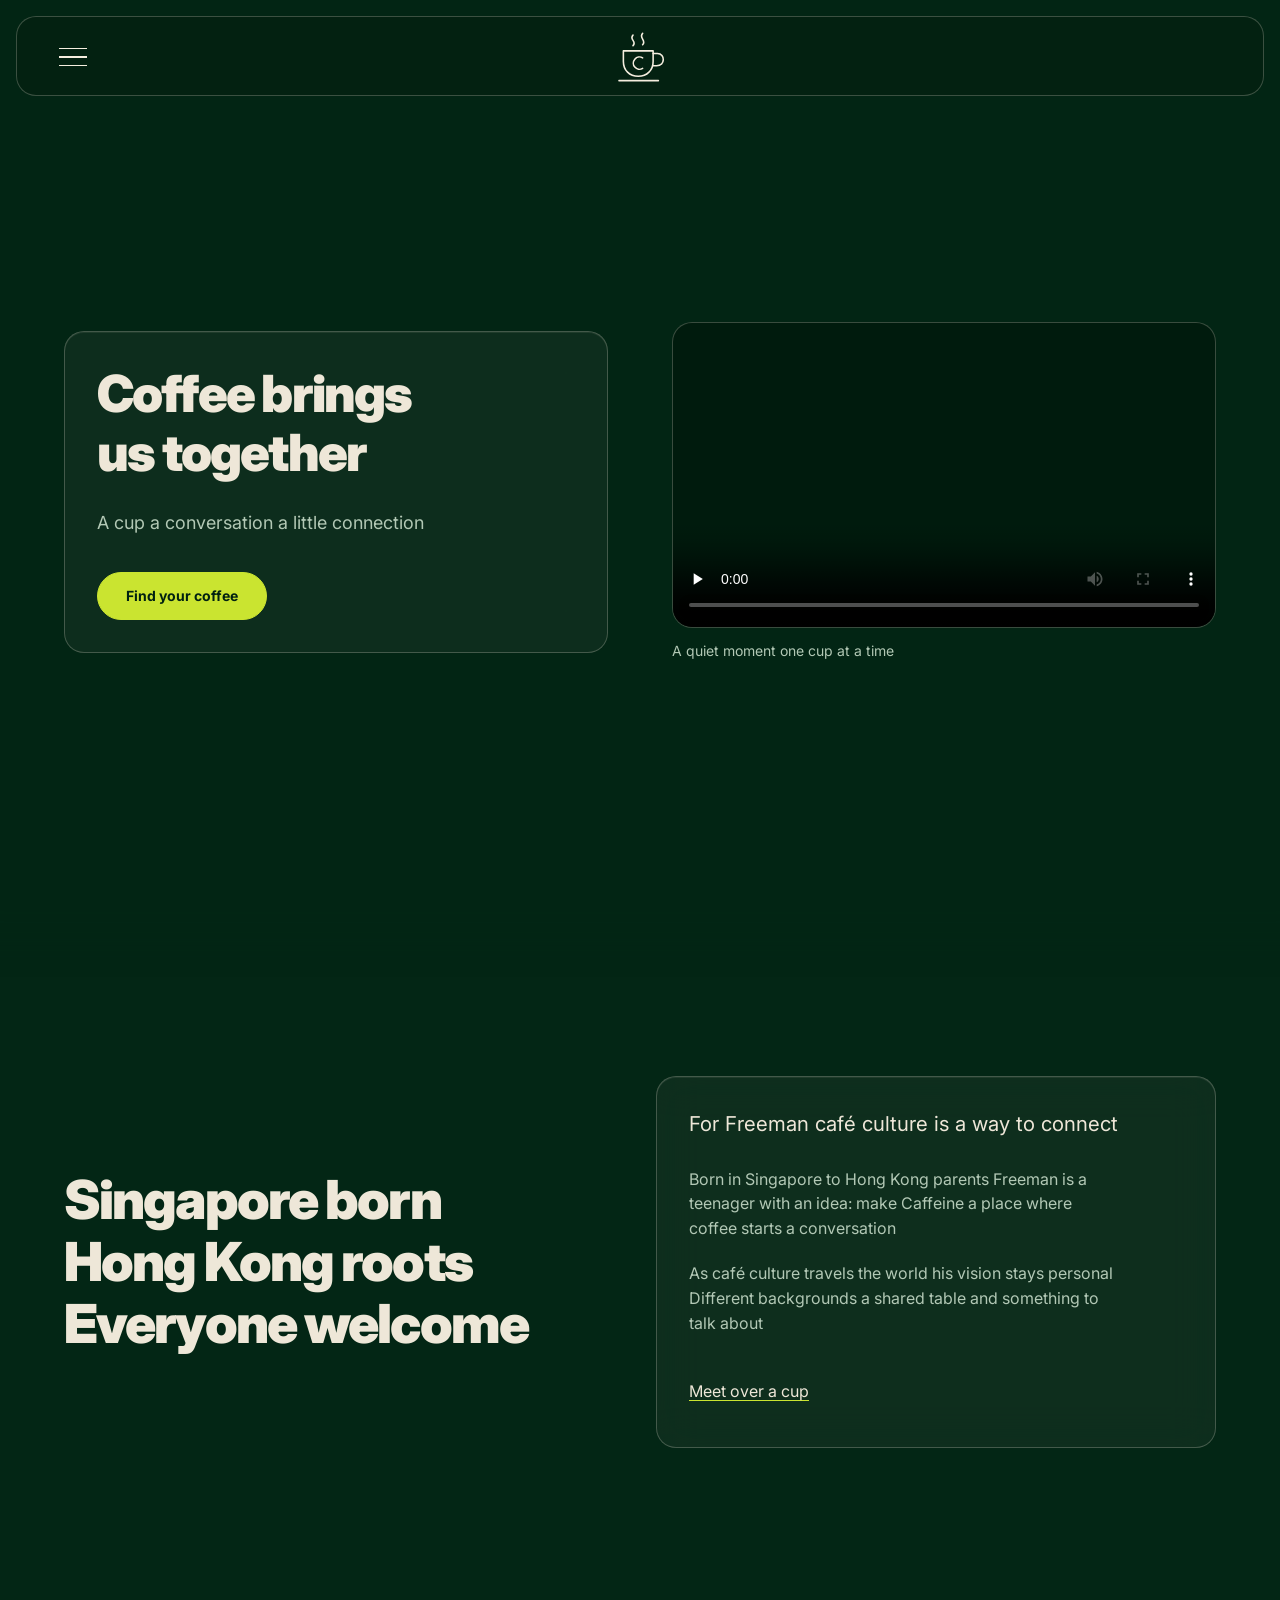
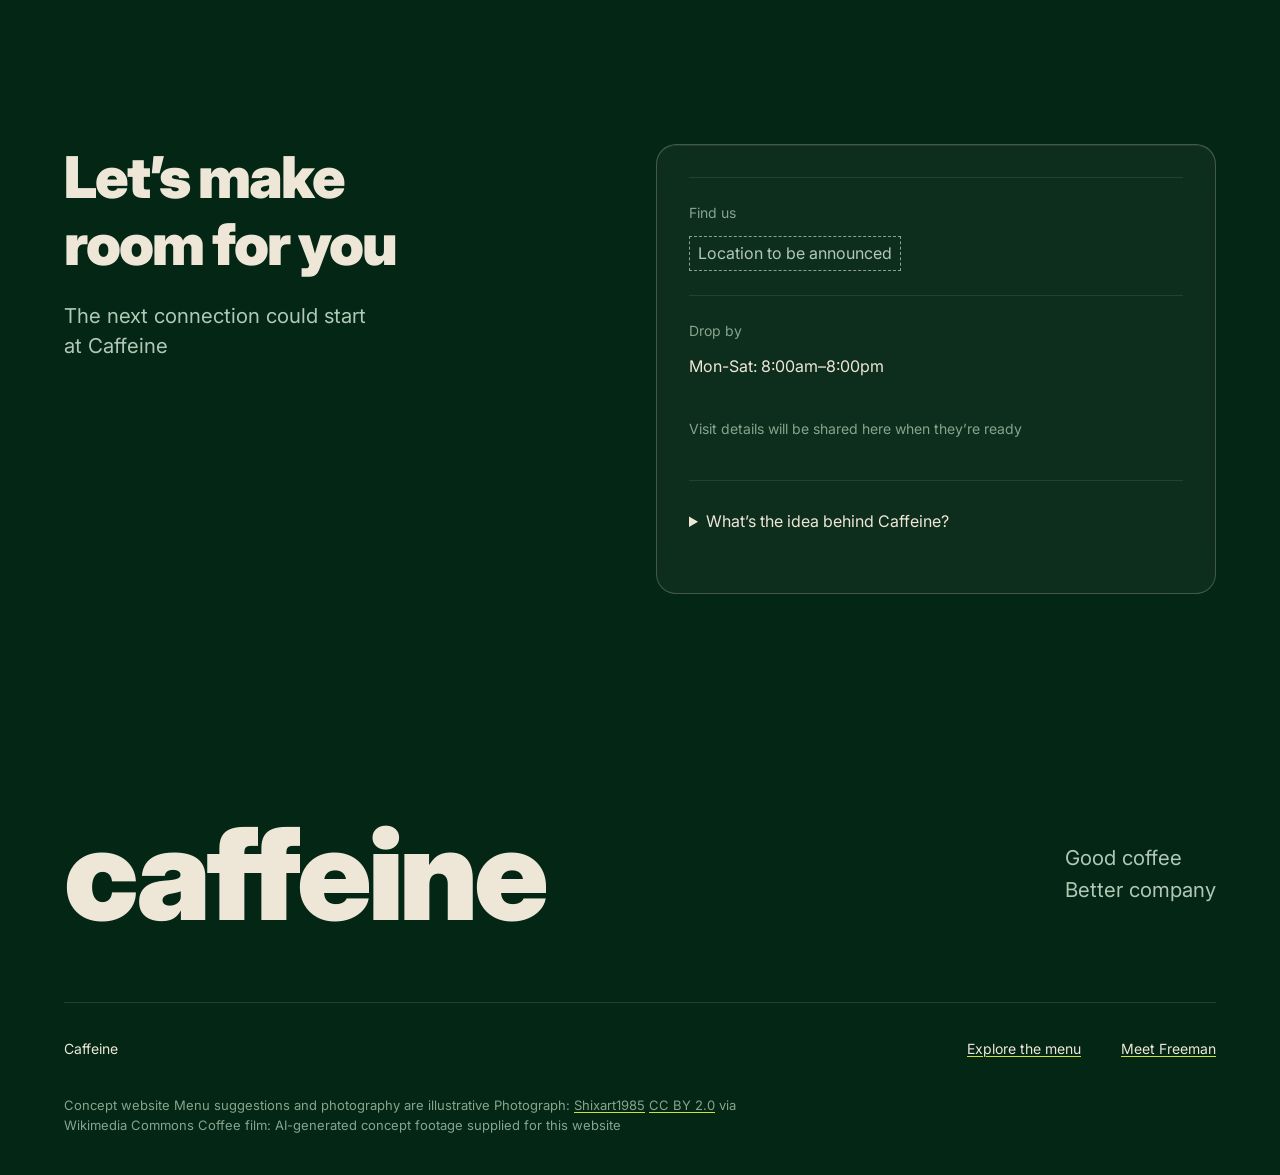
==== index.html @ d1d004fe "Add files via upload" ====
<!doctype html>
<html lang="en"><head><meta charset="UTF-8"><meta name="viewport" content="width=device-width, initial-scale=1"><title>Caffeine | Coffee brings us together</title><meta name="description" content="Caffeine is Freeman’s café concept, bringing people together through coffee, with roots in Singapore and Hong Kong."><link rel="preconnect" href="https://fonts.googleapis.com"><link rel="preconnect" href="https://fonts.gstatic.com" crossorigin><link href="https://fonts.googleapis.com/css2?family=Inter:wght@400;500;700;900&display=swap" rel="stylesheet"><link rel="stylesheet" href="style.css"></head>
<body><a class="skip" href="#main">Skip to content</a><header class="container nav"><button class="menu-toggle" type="button" aria-label="Open menu" aria-haspopup="dialog" hidden><span aria-hidden="true"></span><span aria-hidden="true"></span><span aria-hidden="true"></span></button><a class="wordmark brand-home" href="index.html" aria-label="Caffeine home" title="Caffeine home"><svg class="brand-mark" width="56" height="56" viewBox="0 0 64 64" fill="none" aria-hidden="true" focusable="false"><g stroke="currentColor" stroke-width="1.8" stroke-linecap="round" stroke-linejoin="round"><path d="M24 7c-5 5 5 7 0 12M35 5c-5 5 5 8 0 13M13 25h34v12c0 10-7 17-17 17S13 47 13 37V25Z"/><path d="M47 28h5c9 0 9 14-1 14h-4M8 59h45M35 33a7 7 0 1 0 0 12"/></g></svg></a><nav aria-label="Main navigation"><a href="#story">Our story</a><a href="coffee.html">Coffee</a><a href="shop.html">Shop</a><a href="about.html">About</a><a class="visit-link" href="#visit">Come together</a></nav></header>
<main id="main"><section class="hero container" aria-labelledby="hero-title"><div class="hero-copy"><h1 id="hero-title">Coffee brings<br>us together</h1><p class="lead">A cup a conversation a little connection</p><a class="btn" href="coffee.html">Find your coffee</a></div><figure class="hero-film"><video controls playsinline preload="none" poster="assets/coffee-film-poster.jpg" width="1280" height="720" aria-label="Caffeine concept film: coffee grounds are added to a filter, hot water is poured, and brewed coffee drips into a glass carafe."><source src="assets/coffee-film.mp4" type="video/mp4"><a href="assets/coffee-film.mp4">Watch the coffee film</a></video><figcaption>A quiet moment one cup at a time</figcaption></figure></section>
<section id="story" class="story container"><div class="story-heading"><h2>Singapore born<br>Hong Kong roots<br>Everyone welcome</h2></div><div class="story-body"><p class="lead">For Freeman café culture is a way to connect</p><p>Born in Singapore to Hong Kong parents Freeman is a teenager with an idea: make Caffeine a place where coffee starts a conversation</p><p>As café culture travels the world his vision stays personal Different backgrounds a shared table and something to talk about</p><a class="text-link" href="#visit">Meet over a cup</a></div></section>
<section id="visit" class="visit-section"><div class="container visit-grid"><div><h2>Let’s make<br>room for you</h2><p class="lead">The next connection could start at Caffeine</p></div><div class="visit-details"><dl><div><dt>Find us</dt><dd><span class="fill" data-fill="address">Location to be announced</span></dd></div><div><dt>Drop by</dt><dd><span data-fill="hours">Mon-Sat: <time datetime="08:00">8:00am</time>–<time datetime="20:00">8:00pm</time></span></dd></div></dl><p>Visit details will be shared here when they’re ready</p><details><summary>What’s the idea behind Caffeine?</summary><p>A café that brings people together inspired by Freeman’s Singapore and Hong Kong roots</p></details></div></div></section>
</main><footer class="container footer"><div class="footer-top"><a href="#" class="footer-mark" aria-label="Caffeine back to top">caffeine</a><p>Good coffee<br>Better company</p></div><div class="footer-bottom"><p>Caffeine</p><a href="coffee.html">Explore the menu</a><a href="#story">Meet Freeman</a></div><p class="credits">Concept website Menu suggestions and photography are illustrative Photograph: <a href="https://commons.wikimedia.org/wiki/File:Espresso_coffee_pouring_from_retro_espresso_machine.jpg">Shixart1985</a> <a href="https://creativecommons.org/licenses/by/2.0/">CC BY 2.0</a> via Wikimedia Commons Coffee film: AI-generated concept footage supplied for this website</p></footer>
<script>window.hallmarkSlots = (m) => { for (const [k,v] of Object.entries(m)) { const s=document.querySelector(`[data-slot="${k}"]`); if(!s) continue; const im=new Image(); im.src=typeof v==='string'?v:v.src; im.alt=(typeof v==='object'&&v.alt)||s.dataset.alt||''; s.querySelectorAll(':scope > img').forEach(o=>o.remove()); s.prepend(im); }};</script><script src="site-menu.js" defer></script></body></html>
---- style.css ----
/* Hallmark · shape: Conversational FAQ · genre: editorial · theme: Hedgerow palette with owner-requested glass · job: visit · draw: 53050f
 * hero: Stage · nav: edge-aligned · footer: statement · imagery: photograph · signature: two espresso glasses making connection tangible · hedgerow: hedge
 * axes: dark/high-contrast-serif/chromatic-green · posture: drenched · contrast: static checks only · fold: unverified · v2.0.0 */
/* waive 29: owner explicitly requested frosted glass, using photo-backed translucent surfaces. */
/* Hallmark · pre-emit critique: photo carries connection; weakest: business facts absent, leave address and hours as two explicit slots. */
/* hero-review: in-thread, source review; removed unverified registered trademark. finish-review: in-thread, render unavailable; visual verification pending. */
/* waive 42: edge-aligned navigation keeps three café destinations clear. Draw swaps: Stage supports portrait coffee photo; edge nav replaces search without searchable content; no sticky hours before hours are supplied. */
@import url('./tokens.css');
@import url('./base.css');
:root { --color-clear: transparent; --photo-outline: color-mix(in oklab, var(--color-ink) 8%, transparent); }
a { text-decoration-color: var(--color-accent); }
.nav { height: 92px; display:flex; align-items:center; justify-content:space-between; gap:var(--space-lg); }
.wordmark { font-family:var(--font-display); font-size:38px; text-decoration:none; letter-spacing:-2px; white-space:nowrap; }
.wordmark span { font-family:var(--font-body); font-size:12px; vertical-align:top; letter-spacing:0; margin-left:var(--space-2xs); }
nav { display:flex; align-items:center; gap:36px; } nav a { font-size:14px; text-decoration:none; white-space:nowrap; padding-block:var(--space-sm); } nav a:hover { text-decoration:underline; }
.visit-link { border-bottom:1px solid var(--color-accent); }
.hero { min-height:calc(100svh - 92px); display:grid; grid-template-columns:minmax(0, 1fr) minmax(0, 1fr); align-items:center; gap:var(--space-2xl); padding-block:36px var(--space-2xl); }
h1 { font-size:clamp(54px,6.2vw,92px); max-width:10ch; line-height:1.1; }
.hero-copy .lead { margin-block:28px 36px; font-size:18px; color:var(--color-ink-2); }
.hero-photo { margin:0; height:calc(100svh - 192px); min-height:430px; max-height:800px; outline:1px solid var(--photo-outline); }
.btn { display:inline-flex; align-items:center; justify-content:center; min-height:48px; padding:0 28px; background:var(--color-accent); color:var(--color-accent-ink); border:1px solid var(--color-accent); border-radius:var(--radius-pill); font-weight:700; font-size:14px; text-decoration:none; white-space:nowrap; }
.btn:hover { background:var(--color-accent-2); } .btn:active { transform:translateY(1px); } .btn:disabled { opacity:.55; cursor:not-allowed; } .btn[aria-busy=true] { cursor:progress; }
.skip { position:absolute; transform:translateY(-150%); padding:var(--space-sm) var(--space-lg); background:var(--color-ink); color:var(--color-paper); z-index:10; } .skip:focus-visible { transform:none; }
@media(max-width:60rem) { .nav { height:80px; } nav { gap:var(--space-lg); } .hero { gap:32px; } h1 { font-size:clamp(48px,7vw,74px); } }
@media(max-width:40rem) { .nav { height:auto; min-height:80px; flex-wrap:wrap; padding-block:20px; gap:var(--space-md); } .wordmark { font-size:32px; } nav { gap:20px; } nav a { font-size:13px; } .hero { grid-template-columns:minmax(0,1fr); padding-block:44px 32px; min-height:0; gap:var(--space-xl); } h1 { font-size:clamp(52px,12vw,76px); } .hero-photo { height:460px; min-height:0; } }
@media(prefers-reduced-motion:reduce) { .btn:active { transform:none; } }
.section-head { display:flex; align-items:flex-end; justify-content:space-between; gap:var(--gap-columns); margin-bottom:var(--space-2xl); }
.section-head p { max-width:34ch; color:var(--color-muted); font-size:var(--text-sm); }
.menu-section { padding-block:var(--section-gap-s); background:var(--color-ink); color:var(--color-paper); --color-rule:color-mix(in oklab, var(--color-paper) 23%, var(--color-ink)); --color-focus:var(--color-accent-deep); }
.menu-section .section-head p { color:var(--color-paper-3); }
.menu-choice { border:0; padding:0; margin:0 0 var(--space-xl); display:flex; gap:var(--space-xs); }
.menu-choice input { position:absolute; opacity:0; width:1px; height:1px; }
.menu-choice label { min-height:48px; display:inline-flex; align-items:center; padding-inline:var(--space-lg); border:1px solid var(--color-rule); border-radius:var(--radius-pill); cursor:pointer; font-size:var(--text-sm); white-space:nowrap; }
.menu-choice input:checked + label { background:var(--color-paper); color:var(--color-ink); }
.menu-choice label:hover { border-color:var(--color-paper); }
.menu-choice input:focus-visible + label { outline:2px solid var(--color-focus); outline-offset:3px; }
.menu-choice label:active { border-color:var(--color-accent-deep); }
.menu-choice input:disabled + label { opacity:.55; cursor:not-allowed; }
.menu-panel { border-top:1px solid var(--color-paper); }
.menu-panel article { display:grid; grid-template-columns:minmax(0,1fr) minmax(0,1fr); gap:var(--gap-columns); align-items:center; padding-block:28px; border-bottom:1px solid var(--color-rule); }
.menu-panel h3 { font-size:32px; }
.menu-panel p { color:var(--color-paper-3); }
.menu-section:has(#coffee:checked) [data-menu]:not([data-menu=coffee]), .menu-section:has(#tea:checked) [data-menu]:not([data-menu=tea]), .menu-section:has(#bites:checked) [data-menu]:not([data-menu=bites]) { display:none; }
.story { padding-block:var(--section-gap-l); display:grid; grid-template-columns:minmax(0,1fr) minmax(0,1fr); align-items:center; gap:var(--gap-columns); }
.story h2 { font-size:clamp(40px,4.2vw,60px); line-height:1.16; }
.story-body { padding-left:var(--space-xl); }
.story-body .lead { color:var(--color-ink); margin-bottom:28px; }
.story-body p { color:var(--color-ink-2); margin-bottom:20px; max-width:43ch; }
.text-link { display:inline-flex; align-items:center; min-height:48px; margin-top:var(--space-sm); }
.visit-section { background:var(--color-paper-2); color:var(--color-ink); padding-block:var(--section-gap-s); }
.visit-grid { display:grid; grid-template-columns:minmax(0,1fr) minmax(0,1fr); gap:var(--gap-columns); }
.visit-grid h2 { font-size:clamp(44px,4.5vw,64px); line-height:1.15; }
.visit-grid .lead { margin-top:var(--space-lg); color:var(--color-ink-2); max-width:28ch; }
.visit-details dl { margin:0; }
.visit-details dl > div { padding-block:var(--space-lg); border-top:1px solid var(--color-rule); }
.visit-details dt { font-size:var(--text-sm); color:var(--color-muted); margin-bottom:var(--space-sm); }
.visit-details dd { margin:0; }
.fill { border:1px dashed var(--color-muted); padding:var(--space-2xs) var(--space-xs); display:inline-block; color:var(--color-ink-2); }
.visit-details > p { font-size:var(--text-sm); color:var(--color-muted); margin-block:var(--space-md) var(--space-xl); }
details { border-top:1px solid var(--color-rule); padding-block:var(--space-md); }
summary { cursor:pointer; min-height:48px; align-content:center; }
summary:hover { color:var(--color-ink-2); }
details p { color:var(--color-ink-2); padding-block:var(--space-md); }
.footer { padding-block:var(--space-3xl) var(--space-xl); }
.footer-top { display:flex; justify-content:space-between; align-items:center; gap:var(--gap-columns); padding-bottom:var(--space-2xl); }
.footer-mark { font-family:var(--font-display); font-size:clamp(70px,13vw,176px); line-height:1; letter-spacing:-.055em; text-decoration:none; }
.footer-top p { font-size:var(--text-lead); color:var(--color-ink-2); }
.footer-bottom { display:flex; align-items:center; flex-wrap:wrap; gap:var(--space-xl); padding-block:var(--space-lg); border-top:1px solid var(--color-rule); font-size:var(--text-sm); }
.footer-bottom p { margin-right:auto; }
.footer-bottom a { min-height:44px; display:inline-flex; align-items:center; }
.credits { color:var(--color-muted); font-size:var(--text-xs); max-width:85ch; }
@media(max-width:60rem) { .story-body { padding-left:0; } .menu-panel h3 { font-size:28px; } }
@media(max-width:40rem) { .section-head { display:block; margin-bottom:var(--space-xl); } .section-head p { margin-top:var(--space-lg); } .menu-choice { gap:var(--space-xs); } .menu-choice label { padding-inline:var(--space-md); } .menu-panel article { grid-template-columns:minmax(0,1fr); gap:var(--space-sm); } .story, .visit-grid { grid-template-columns:minmax(0,1fr); gap:var(--space-xl); } .story h2 { font-size:40px; } .footer-top { display:block; padding-bottom:var(--space-xl); } .footer-top p { margin-top:var(--space-lg); } .footer-bottom { gap:var(--space-lg); } .footer-bottom p { width:100%; } .credits { margin-top:var(--space-lg); } }

/* Glass treatment requested by the owner; Hedgerow colours and typography retained. */
:root {
  --glass-solid: oklch(26% 0.045 158);
  --glass-dark: oklch(22% 0.045 158 / 0.76);
  --glass-soft: oklch(30% 0.045 158 / 0.58);
  --glass-cream: oklch(93% 0.022 88 / 0.94);
  --glass-edge: oklch(93% 0.022 88 / 0.24);
  --glass-highlight: oklch(93% 0.022 88 / 0.08);
  --glass-shadow: oklch(12% 0.025 158 / 0.18);
  --radius-glass: 20px;
}
body { isolation:isolate; }
body::before {
  content:""; position:fixed; inset:-40px; z-index:-1;
  background:var(--color-paper) url('./assets/espresso.jpg') center / cover no-repeat;
  opacity:.28; filter:blur(18px); pointer-events:none;
}
.nav {
  position:sticky; top:var(--space-md); z-index:var(--z-sticky-nav);
  width:calc(100% - 32px); max-width:1312px; height:80px;
  margin-block:var(--space-md); padding-inline:32px;
  border:1px solid var(--glass-edge); border-radius:var(--radius-glass);
  background:var(--glass-solid); color:var(--color-ink);
}
.hero { min-height:calc(100svh - 112px); }
.hero-copy {
  padding:32px; background:var(--glass-solid); color:var(--color-ink);
  border:1px solid var(--glass-edge); border-radius:var(--radius-glass);
  box-shadow:inset 0 1px 0 var(--glass-highlight);
}
h1 { font-size:clamp(52px,5.4vw,84px); }
.hero-photo { border-radius:var(--radius-glass); outline:1px solid var(--glass-edge); }
.menu-section { background:var(--color-ink); }
.story-body, .visit-details {
  padding:32px; background:var(--glass-solid); color:var(--color-ink);
  border:1px solid var(--glass-edge); border-radius:var(--radius-glass);
  box-shadow:inset 0 1px 0 var(--glass-highlight);
}
.visit-section { background:var(--color-clear); }
@supports ((backdrop-filter:blur(1px)) or (-webkit-backdrop-filter:blur(1px))) {
  .nav { background:var(--glass-dark); -webkit-backdrop-filter:blur(24px); backdrop-filter:blur(24px); }
  .hero-copy, .story-body, .visit-details {
    background:var(--glass-soft); -webkit-backdrop-filter:blur(20px); backdrop-filter:blur(20px);
  }
  .menu-section { background:var(--glass-cream); -webkit-backdrop-filter:blur(24px); backdrop-filter:blur(24px); }
}
@media(max-width:60rem) { .hero-copy, .story-body, .visit-details { padding:var(--space-lg); } }
@media(max-width:40rem) {
  .nav { position:relative; top:0; height:auto; min-height:80px; padding:var(--space-md); }
  .hero { padding-top:var(--space-lg); min-height:0; }
  .hero-copy { padding:var(--space-lg); }
  h1 { font-size:clamp(40px,10.5vw,64px); }
  .hero-photo { height:420px; }
}
@media(prefers-reduced-transparency:reduce) {
  body::before { display:none; }
  .nav, .hero-copy, .story-body, .visit-details { background:var(--glass-solid); color:var(--color-ink); -webkit-backdrop-filter:none; backdrop-filter:none; }
  .menu-section { background:var(--color-ink); -webkit-backdrop-filter:none; backdrop-filter:none; }
}

/* Owner-requested Basic Mono Upper typography. */
body { text-transform:uppercase; }
h1 { font-size:clamp(30px,4vw,58px); max-width:none; line-height:1.15; }
.wordmark, .footer-mark { letter-spacing:-0.04em; }
.footer-mark { font-size:clamp(40px,10vw,144px); }
nav { gap:var(--space-lg); }
@media(max-width:40rem) {
  h1 { font-size:clamp(26px,7.5vw,44px); }
  nav { flex-wrap:wrap; gap:var(--space-md); }
  nav a { font-size:12px; }
}

/* Menu items as independent cards. */
:root {
  --menu-card-surface: oklch(97% 0.015 88 / 0.72);
  --menu-card-edge: oklch(24% 0.052 158 / 0.2);
}
.menu-choice { flex-wrap:wrap; }
.menu-panel {
  display:grid; grid-template-columns:repeat(2,minmax(0,1fr));
  gap:var(--space-lg); border-top:0;
}
.menu-panel article {
  display:grid; grid-template-columns:minmax(0,1fr);
  align-content:start; align-items:start; gap:var(--space-md);
  min-width:0; min-height:180px; padding:32px;
  background:var(--menu-card-surface); color:var(--color-paper);
  border:1px solid var(--menu-card-edge); border-radius:var(--radius-glass);
}
.menu-panel article:last-child:nth-child(odd) { grid-column:1 / -1; }
.menu-panel h3 { font-size:28px; }
@media(max-width:40rem) {
  .menu-panel { grid-template-columns:minmax(0,1fr); gap:var(--space-md); }
  .menu-panel article { min-height:0; padding:var(--space-lg); }
  .menu-panel h3 { font-size:26px; }
}

/* Adapted from the owner's Talently reference: light face on a pastel base. */
:root {
  --menu-face: oklch(98% 0.009 88);
  --menu-sage: oklch(86% 0.055 145);
  --menu-peach: oklch(88% 0.063 53);
  --menu-butter: oklch(90% 0.085 94);
  --menu-mist: oklch(87% 0.028 173);
  --menu-face-edge: oklch(24% 0.052 158 / 0.12);
  --menu-card-shadow: oklch(24% 0.052 158 / 0.1);
}
.menu-panel { gap:32px; padding-block:var(--space-md); }
.menu-panel article.menu-card {
  --card-tint:var(--menu-sage);
  display:flex; flex-direction:column; gap:0; min-height:0;
  padding:var(--space-2xs) var(--space-2xs) 0;
  border:0; border-radius:28px; background:var(--card-tint);
  box-shadow:0 16px 32px var(--menu-card-shadow);
}
.menu-panel article.menu-card:nth-child(4n + 2) { --card-tint:var(--menu-peach); }
.menu-panel article.menu-card:nth-child(4n + 3) { --card-tint:var(--menu-butter); }
.menu-panel article.menu-card:nth-child(4n + 4) { --card-tint:var(--menu-mist); }
.menu-card-face {
  display:flex; flex-direction:column; flex:1; min-width:0;
  min-height:230px; padding:32px; gap:var(--space-md);
  background:var(--menu-face); border:1px solid var(--menu-face-edge);
  border-radius:24px;
}
.menu-panel .menu-card h3 { font-size:clamp(24px,2.2vw,32px); line-height:1.2; }
.menu-tags {
  display:flex; flex-wrap:wrap; gap:var(--space-xs);
  padding:var(--space-lg) 0 0; margin:auto 0 0; list-style:none;
}
.menu-tags li {
  padding:var(--space-2xs) var(--space-xs); border:1px solid var(--menu-card-edge);
  border-radius:6px; font-size:12px; line-height:1.5; color:var(--color-paper);
}
.menu-card-base {
  display:flex; justify-content:space-between; align-items:center; flex-wrap:wrap;
  gap:var(--space-xs); padding:var(--space-md) 28px;
  color:var(--color-paper); font-size:12px;
}
.menu-card-base > span:first-child { font-weight:700; }
@media(min-width:60rem) {
  .menu-panel article.menu-card:nth-child(odd) { transform:rotate(-1deg); }
  .menu-panel article.menu-card:nth-child(even) { transform:rotate(1deg); }
  .menu-panel article.menu-card:last-child:nth-child(odd) { transform:none; }
}
@media(max-width:40rem) {
  .menu-panel { gap:var(--space-lg); }
  .menu-card-face { min-height:210px; padding:var(--space-lg); }
  .menu-card-base { padding-inline:var(--space-lg); }
}

/* Interactive fan deck, progressively enhanced from the readable card grid. */
:root { --deck-wash:var(--menu-sage); --deck-stage-shadow:oklch(24% 0.052 158 / 0.16); }
.menu-section.has-decks { background:color-mix(in oklab,var(--color-ink) 64%,var(--deck-wash)); }
.menu-panel.menu-deck { display:block; padding-block:0; }
.deck-stage {
  position:relative; display:grid; place-items:center; isolation:isolate;
  min-height:500px; padding-block:48px 52px; touch-action:pan-y;
}
.menu-panel.menu-deck article.menu-card {
  grid-area:1 / 1; width:min(58%,360px); min-width:0;
  transform:translateX(0) translateY(16px) scale(.8); opacity:0;
  z-index:0; pointer-events:none;
  transition:transform 420ms var(--ease-out),opacity 280ms var(--ease-out);
  box-shadow:0 20px 40px var(--deck-stage-shadow);
}
.menu-panel.menu-deck .menu-card-face { min-height:320px; padding:28px; }
.menu-panel.menu-deck article.menu-card[data-position=active] {
  transform:translateX(0) translateY(-12px) rotate(0) scale(1);
  opacity:1; z-index:3; pointer-events:auto;
}
.menu-panel.menu-deck article.menu-card[data-position=previous] {
  transform:translateX(-52%) translateY(20px) rotate(-9deg) scale(.85);
  opacity:.58; z-index:2; pointer-events:auto;
}
.menu-panel.menu-deck article.menu-card[data-position=next] {
  transform:translateX(52%) translateY(20px) rotate(9deg) scale(.85);
  opacity:.58; z-index:1; pointer-events:auto;
}
.menu-panel.menu-deck article.menu-card[data-position=away] { visibility:hidden; }
.card-select {
  position:absolute; inset:0; width:100%; height:100%; cursor:pointer;
  border:0; border-radius:28px; background:var(--color-clear); color:var(--color-paper);
}
.card-select:focus-visible { outline:3px solid var(--color-paper); outline-offset:4px; }
.deck-stage:focus-visible { outline:2px solid var(--color-accent-deep); outline-offset:0; border-radius:var(--radius-glass); }
.deck-controls { display:flex; align-items:center; justify-content:center; gap:var(--space-lg); }
.deck-controls button {
  min-height:48px; padding:var(--space-sm) var(--space-lg); cursor:pointer;
  border:1px solid var(--color-paper); border-radius:var(--radius-pill);
  background:var(--color-clear); color:var(--color-paper); font-size:14px; text-transform:uppercase;
}
.deck-controls button:hover { background:var(--color-paper); color:var(--color-ink); }
.deck-controls button:focus-visible { outline:2px solid var(--color-paper); outline-offset:4px; }
.deck-controls button:active { transform:translateY(1px); }
.deck-status { font-size:14px; white-space:nowrap; font-variant-numeric:tabular-nums; }
.deck-hint { margin-top:var(--space-lg); text-align:center; font-size:12px; color:var(--color-paper-3); }
@media(max-width:40rem) {
  .deck-stage { min-height:480px; padding-block:40px; }
  .menu-panel.menu-deck article.menu-card { width:76%; }
  .menu-panel.menu-deck .menu-card-face { min-height:330px; padding:20px; }
  .menu-panel.menu-deck .menu-card h3 { font-size:24px; }
  .menu-panel.menu-deck .menu-card-base { padding:var(--space-sm) 20px; }
  .menu-panel.menu-deck article.menu-card[data-position=previous] { transform:translateX(-24%) translateY(20px) rotate(-7deg) scale(.85); }
  .menu-panel.menu-deck article.menu-card[data-position=next] { transform:translateX(24%) translateY(20px) rotate(7deg) scale(.85); }
  .deck-controls { gap:var(--space-md); }
  .deck-controls button { padding-inline:var(--space-md); }
}
@media(prefers-reduced-motion:reduce) {
  .menu-panel.menu-deck article.menu-card { transition:none; }
  .deck-controls button:active { transform:none; }
}

/* BBH Bogle display typography requested by the owner. */
.wordmark, .footer-mark { letter-spacing:0; font-weight:400; font-synthesis:none; }
h1, h2, h3 { letter-spacing:0; }
.menu-panel .menu-card h3 { font-size:34px; }
@media(max-width:40rem) { .menu-panel.menu-deck .menu-card h3 { font-size:30px; } }

/* Inter by Rasmus Andersson: Black headings matching the owner's specimen. */
body { text-transform:none; }
h1, h2, h3, .wordmark, .footer-mark { font-weight:900; letter-spacing:-0.035em; font-synthesis:none; }
.menu-panel .menu-card h3 { font-size:30px; letter-spacing:-0.025em; }
@media(max-width:40rem) { .menu-panel.menu-deck .menu-card h3 { font-size:27px; } }

/* Dedicated Coffee page shares the menu deck and brand navigation. */
nav a[aria-current="page"] { text-decoration:underline; text-decoration-color:var(--color-accent); text-underline-offset:0.35em; }
.coffee-page .menu-section { padding-block:var(--space-2xl); }
.coffee-page .section-head { align-items:center; margin-bottom:var(--space-xl); }
.coffee-page .section-head h1 { font-size:clamp(48px,6vw,80px); line-height:1.1; }
@media(max-width:40rem) {
  .coffee-page .menu-section { padding-block:var(--space-xl); }
  .coffee-page .menu-choice { margin-bottom:var(--space-lg); }
}

/* Homepage coffee film keeps the full landscape composition on every screen. */
.hero-film { margin:0; min-width:0; width:100%; }
.hero-film video {
  display:block; width:100%; height:auto; aspect-ratio:16 / 9;
  border:1px solid var(--glass-edge); border-radius:var(--radius-glass);
  background:var(--color-paper-2); object-fit:contain;
}
.hero-film figcaption { margin-top:var(--space-sm); font-size:14px; color:var(--color-ink-2); }
.hero-film video:focus-visible { outline:2px solid var(--color-focus); outline-offset:4px; }

/* Tap the selected menu card for a larger, accessible reading view. */
:root { --card-backdrop:oklch(12% 0.025 158 / .78); }
.card-dialog-open { overflow-y:hidden; }
.card-dialog {
  width:min(680px,calc(100% - 32px)); max-width:680px;
  max-height:calc(100dvh - 32px); padding:16px;
  border:1px solid var(--glass-edge); border-radius:28px;
  background:var(--glass-solid); color:var(--color-ink); overflow-y:auto;
}
.card-dialog::backdrop { background:var(--card-backdrop); backdrop-filter:blur(8px); }
.card-dialog-close {
  display:block; margin:0 0 16px auto; padding:12px 20px; min-height:48px;
  border:1px solid var(--glass-edge); border-radius:var(--radius-pill);
  background:var(--color-paper); color:var(--color-ink); cursor:pointer;
}
.card-dialog-close:hover { background:var(--color-paper-3); }
.card-dialog-close:focus-visible { outline:2px solid var(--color-focus); outline-offset:3px; }
.card-dialog .menu-card { background:var(--card-tint); color:var(--color-paper); padding:4px 4px 0; border-radius:24px; }
.card-dialog .menu-card-face { padding:32px; min-height:0; gap:24px; }
.card-dialog h3 { font-size:clamp(32px,5vw,48px); max-width:none; }
.card-dialog .menu-card-face > p { font-size:clamp(19px,2.5vw,24px); line-height:1.55; color:var(--color-paper-3); }
.card-dialog .menu-tags li { font-size:15px; }
.card-dialog .menu-card-base { padding:20px 28px; font-size:15px; }
.card-dialog[open] { animation:card-open 220ms var(--ease-out); }
@keyframes card-open { from { opacity:0; transform:translateY(16px) scale(.94); } to { opacity:1; transform:none; } }
@media(max-width:40rem) { .card-dialog .menu-card-face { padding:24px; } }
@media(prefers-reduced-motion:reduce) { .card-dialog[open] { animation:none; } }
.menu-card-image { width:100%; height:140px; object-fit:cover; object-position:center 62%; border-radius:14px; }
.menu-panel.menu-deck .menu-card:has(.menu-card-image) .menu-card-face { min-height:330px; }
.card-dialog .menu-card-image { width:100%; height:auto; max-height:none; aspect-ratio:4 / 3; object-fit:cover; object-position:center 59%; flex-shrink:0; }

/* Frame the owner-selected cup photo consistently on cards. */
.menu-card-image { object-position:center 59%; }

/* About page: founder story and a clear route back to the coffee menu. */
.about-intro { padding-block:var(--space-2xl) var(--space-xl); }
.about-intro h1 { max-width:16ch; font-size:clamp(44px,6vw,80px); }
.about-intro .lead { margin-top:var(--space-lg); color:var(--color-ink-2); }
.about-page .story { padding-block:var(--space-2xl) var(--section-gap-s); }
.about-invitation { padding-block:var(--space-xl) var(--space-2xl); }
.about-invitation h2 { margin-bottom:var(--space-lg); }
@media(max-width:40rem) { .about-intro { padding-top:var(--space-xl); } }

/* Keep all four navigation destinations readable on smaller screens. */
@media(max-width:60rem) { .nav { height:auto; min-height:80px; flex-wrap:wrap; gap:var(--space-md); padding-block:var(--space-md); } .nav nav { flex-wrap:wrap; gap:var(--space-lg); } }

/* Rounded navigation in cream and coffee brown. */
:root {
  --nav-cream:#f5eedf;
  --nav-cream-hover:#e8dcc6;
  --nav-brown:#5b3828;
  --nav-brown-hover:#754936;
}
.nav nav { gap:var(--space-xs); flex-wrap:wrap; }
.nav nav a {
  display:inline-flex; align-items:center; justify-content:center;
  min-height:44px; padding:var(--space-sm) 18px;
  border:1px solid var(--nav-cream); border-radius:var(--radius-pill);
  background:var(--nav-cream); color:var(--nav-brown);
  font-size:14px; font-weight:500; text-decoration:none;
}
.nav nav a:hover { background:var(--nav-cream-hover); border-color:var(--nav-cream-hover); text-decoration:none; }
.nav nav a[aria-current="page"] { background:var(--nav-brown); border-color:var(--nav-cream); color:var(--nav-cream); text-decoration:none; }
.nav nav a[aria-current="page"]:hover { background:var(--nav-brown-hover); }
.nav nav a:focus-visible { outline:3px solid var(--nav-cream); outline-offset:4px; }
.nav nav a:active { transform:translateY(1px); }
@media(max-width:40rem) {
  .nav nav { display:grid; grid-template-columns:repeat(2,minmax(0,1fr)); width:100%; }
  .nav nav a { font-size:13px; padding-inline:10px; }
}
@media(prefers-reduced-motion:reduce) { .nav nav a:active { transform:none; } }

/* Left-aligned, full-screen navigation inspired by the supplied reference. */
:root { --menu-ground:#21432e; --menu-ink:#f5eedf; }
.nav.nav--menu {
  display:grid; grid-template-columns:48px minmax(0,1fr) 48px;
  align-items:center; min-height:80px; height:80px; gap:var(--space-md);
  padding-block:var(--space-sm);
}
.nav--menu > .wordmark { grid-column:2; justify-self:center; }
.menu-toggle, .menu-close {
  display:inline-flex; flex-direction:column; justify-content:center; align-items:center;
  gap:7px; width:48px; height:48px; padding:8px;
  border:0; background:var(--color-clear); color:var(--menu-ink); cursor:pointer;
}
.menu-toggle span { display:block; width:28px; height:1.5px; background:currentColor; }
.menu-toggle:hover, .menu-close:hover { color:var(--color-accent); }
.menu-toggle:focus-visible, .menu-close:focus-visible { outline:2px solid var(--menu-ink); outline-offset:3px; }
.site-menu-open { overflow-y:hidden; }
.site-menu {
  position:fixed; inset:0; width:100%; max-width:none; height:100dvh; max-height:100dvh;
  margin:0; padding:0; border:0; border-radius:0;
  background:var(--menu-ground); color:var(--menu-ink); overflow-y:auto;
}
.site-menu[open] { display:flex; flex-direction:column; }
.site-menu::backdrop { background:var(--menu-ground); }
.menu-topbar {
  display:grid; grid-template-columns:48px minmax(0,1fr) 48px; align-items:center;
  flex-shrink:0; min-height:100px; gap:var(--space-md);
  width:100%; max-width:var(--container); margin-inline:auto; padding:var(--space-md) var(--gutter);
}
.menu-topbar .wordmark { grid-column:2; justify-self:center; }
.menu-close { position:relative; }
.menu-close span::before, .menu-close span::after {
  content:""; position:absolute; width:30px; height:1.5px; background:currentColor;
  top:23px; left:9px; transform:rotate(45deg);
}
.menu-close span::after { transform:rotate(-45deg); }
.site-menu .site-menu-links {
  display:flex; flex-direction:column; align-items:flex-start; gap:var(--space-xs);
  width:100%; max-width:var(--container); margin-inline:auto;
  padding:clamp(32px,7vh,72px) var(--gutter); flex:1;
}
.site-menu-links a {
  display:block; width:100%; max-width:640px; min-height:60px; padding-block:var(--space-md);
  border:0; border-radius:0; background:var(--color-clear); color:var(--menu-ink);
  font-family:var(--font-body); font-size:clamp(24px,3vw,36px); font-weight:500;
  line-height:1.3; text-transform:uppercase; text-decoration:none; white-space:normal;
}
.site-menu-links a:hover { text-decoration:underline; text-underline-offset:.2em; }
.site-menu-links a[aria-current="page"] { text-decoration:underline; text-decoration-color:var(--menu-ink); text-underline-offset:.2em; }
.site-menu-links a:focus-visible { outline:2px solid var(--menu-ink); outline-offset:4px; }
.site-menu-footer { width:100%; max-width:var(--container); margin-inline:auto; padding:var(--space-xl) var(--gutter); font-size:16px; }
@media(max-width:40rem) {
  .nav.nav--menu { padding-inline:var(--space-md); }
  .site-menu .site-menu-links { padding-inline:32px; }
  .menu-topbar { padding-inline:var(--space-md); }
  .site-menu-footer { padding-inline:32px; }
}

/* All card photographs share the owner-approved landscape frame. */
.menu-card-image, .card-dialog .menu-card-image { width:100%; height:auto; max-height:none; aspect-ratio:4 / 3; object-fit:cover; object-position:var(--photo-position,50% 59%); flex-shrink:0; }

/* Keep the shared navigation available while browsing on every screen size. */
:root { --site-nav-height:80px; }
header.nav {
  position:sticky;
  top:max(var(--space-sm), env(safe-area-inset-top, 0px));
  z-index:var(--z-sticky-nav);
}
html { scroll-padding-top:calc(var(--site-nav-height) + var(--space-sm) + var(--space-md)); }

/* More of Freeman's background, told through the existing menu and café idea. */
.about-roots { display:grid; grid-template-columns:repeat(2,minmax(0,1fr)); gap:var(--space-2xl); align-items:center; padding-block:var(--space-lg) var(--space-2xl); }
.about-roots-photo { margin:0; min-width:0; }
.about-roots-photo img { display:block; width:100%; height:auto; aspect-ratio:4/3; object-fit:cover; border-radius:var(--space-md); }
.about-roots-photo figcaption { margin-top:var(--space-sm); color:var(--color-ink-2); font-size:var(--text-sm); }
.about-roots-copy h2,.about-purpose h2 { margin-bottom:var(--space-lg); overflow-wrap:break-word; min-width:0; }
.about-roots-copy p,.about-purpose p { max-width:60ch; line-height:1.8; margin-bottom:var(--space-lg); }
.about-purpose { display:grid; grid-template-columns:minmax(0,1fr) minmax(0,1fr); gap:var(--space-2xl); padding-block:var(--space-xl) var(--space-2xl); border-top:1px solid var(--color-rule); }
@media(max-width:48rem) { .about-roots,.about-purpose { grid-template-columns:minmax(0,1fr); gap:var(--space-xl); padding-block:var(--space-xl); } .about-purpose h2 { margin-bottom:0; } }

/* A centred Caffeine cup emblem links directly to the homepage. */
.brand-home { display:inline-flex; align-items:center; justify-content:center; min-width:56px; min-height:56px; color:var(--menu-ink); }
.brand-home .brand-mark { display:block; width:56px; height:56px; }
.brand-home:hover { color:var(--color-accent); }
.brand-home:focus-visible { outline:2px solid var(--menu-ink); outline-offset:4px; border-radius:6px; }
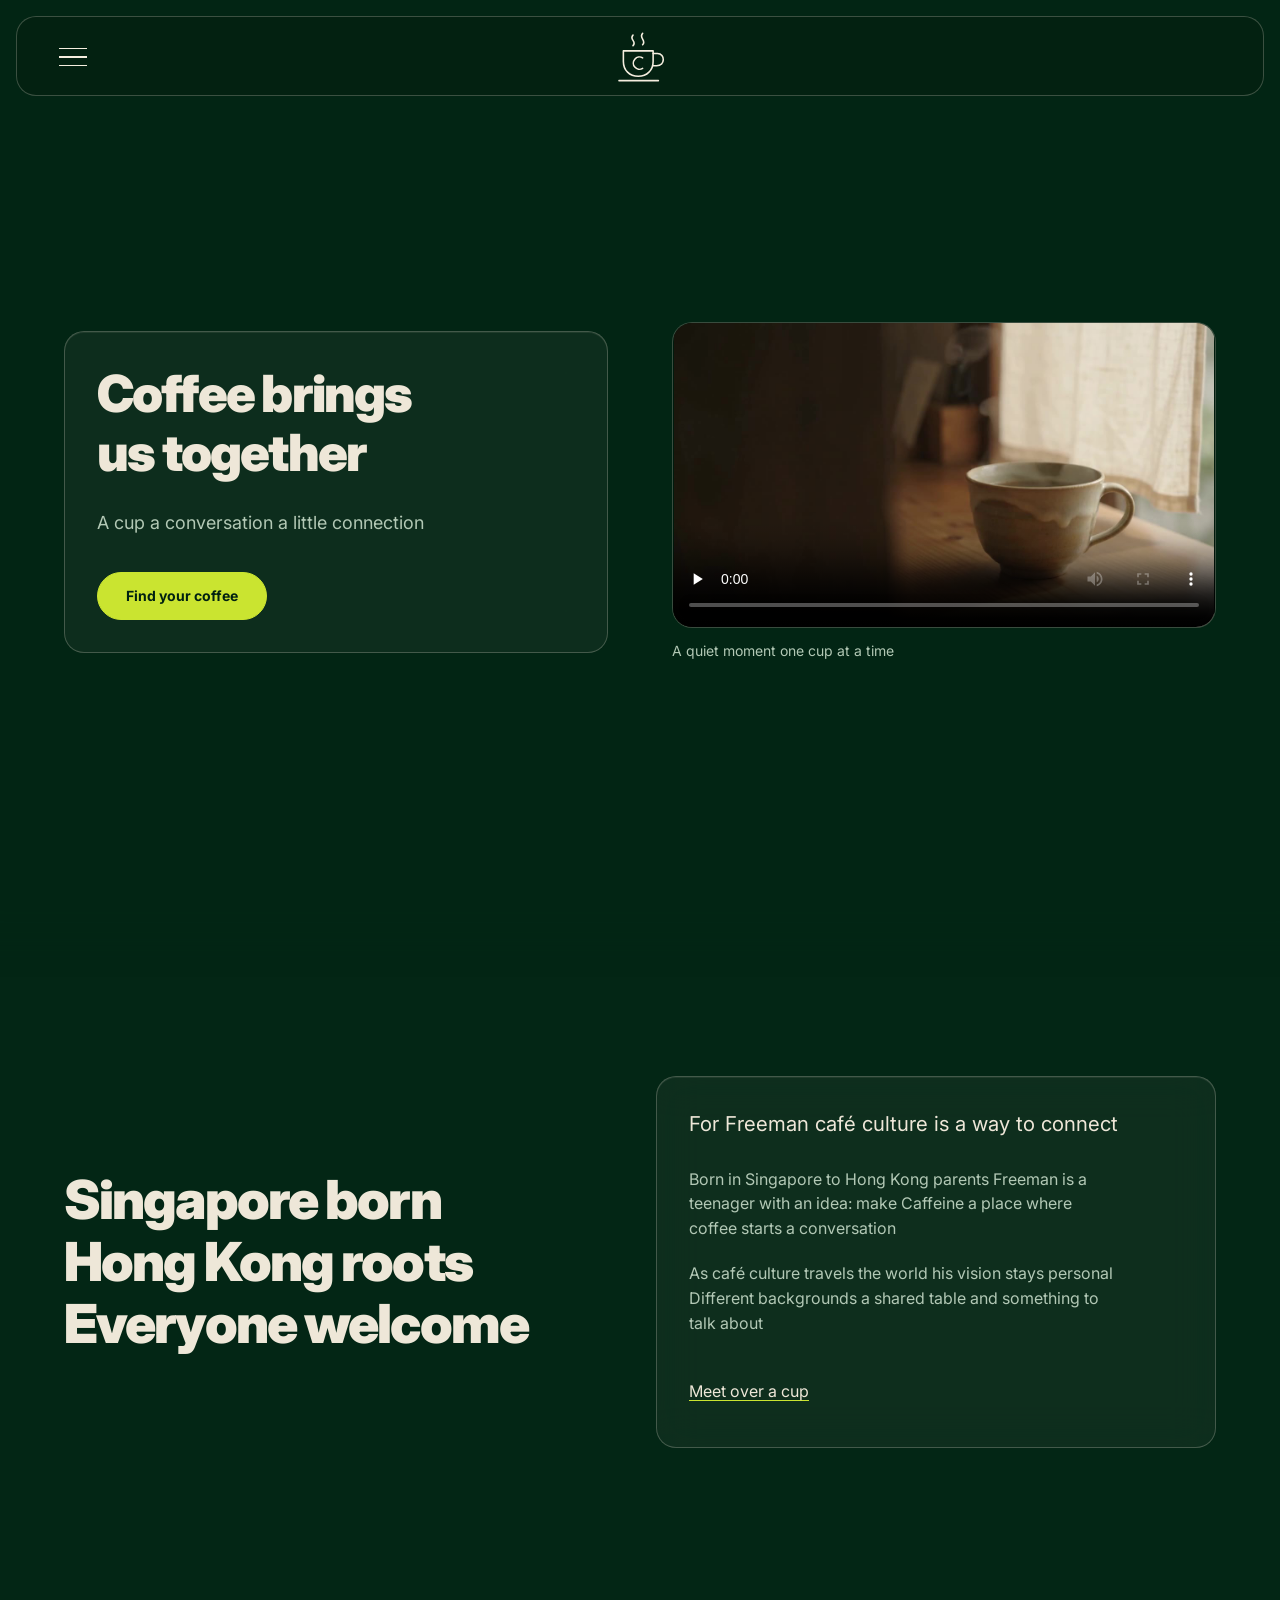
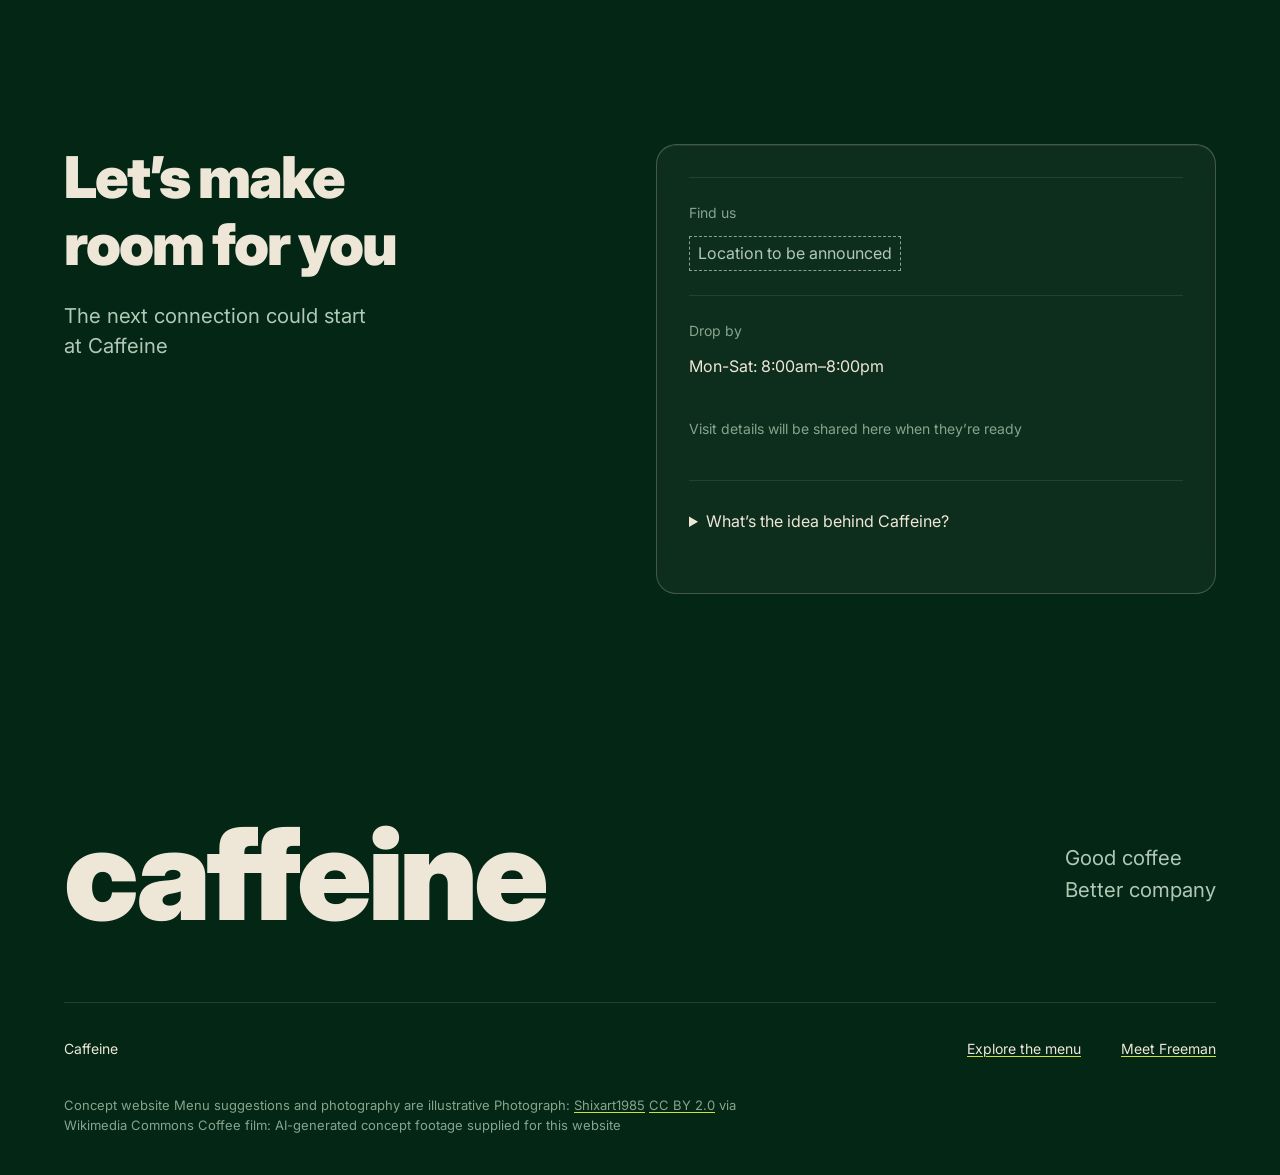
==== commit aa73d5e6: "Fix homepage media paths for repository layout Updated video source paths and poster image for the h" ====
--- a/index.html
+++ b/index.html
@@ -1,7 +1,7 @@
 <!doctype html>
 <html lang="en"><head><meta charset="UTF-8"><meta name="viewport" content="width=device-width, initial-scale=1"><title>Caffeine | Coffee brings us together</title><meta name="description" content="Caffeine is Freeman’s café concept, bringing people together through coffee, with roots in Singapore and Hong Kong."><link rel="preconnect" href="https://fonts.googleapis.com"><link rel="preconnect" href="https://fonts.gstatic.com" crossorigin><link href="https://fonts.googleapis.com/css2?family=Inter:wght@400;500;700;900&display=swap" rel="stylesheet"><link rel="stylesheet" href="style.css"></head>
 <body><a class="skip" href="#main">Skip to content</a><header class="container nav"><button class="menu-toggle" type="button" aria-label="Open menu" aria-haspopup="dialog" hidden><span aria-hidden="true"></span><span aria-hidden="true"></span><span aria-hidden="true"></span></button><a class="wordmark brand-home" href="index.html" aria-label="Caffeine home" title="Caffeine home"><svg class="brand-mark" width="56" height="56" viewBox="0 0 64 64" fill="none" aria-hidden="true" focusable="false"><g stroke="currentColor" stroke-width="1.8" stroke-linecap="round" stroke-linejoin="round"><path d="M24 7c-5 5 5 7 0 12M35 5c-5 5 5 8 0 13M13 25h34v12c0 10-7 17-17 17S13 47 13 37V25Z"/><path d="M47 28h5c9 0 9 14-1 14h-4M8 59h45M35 33a7 7 0 1 0 0 12"/></g></svg></a><nav aria-label="Main navigation"><a href="#story">Our story</a><a href="coffee.html">Coffee</a><a href="shop.html">Shop</a><a href="about.html">About</a><a class="visit-link" href="#visit">Come together</a></nav></header>
-<main id="main"><section class="hero container" aria-labelledby="hero-title"><div class="hero-copy"><h1 id="hero-title">Coffee brings<br>us together</h1><p class="lead">A cup a conversation a little connection</p><a class="btn" href="coffee.html">Find your coffee</a></div><figure class="hero-film"><video controls playsinline preload="none" poster="assets/coffee-film-poster.jpg" width="1280" height="720" aria-label="Caffeine concept film: coffee grounds are added to a filter, hot water is poured, and brewed coffee drips into a glass carafe."><source src="assets/coffee-film.mp4" type="video/mp4"><a href="assets/coffee-film.mp4">Watch the coffee film</a></video><figcaption>A quiet moment one cup at a time</figcaption></figure></section>
+<main id="main"><section class="hero container" aria-labelledby="hero-title"><div class="hero-copy"><h1 id="hero-title">Coffee brings<br>us together</h1><p class="lead">A cup a conversation a little connection</p><a class="btn" href="coffee.html">Find your coffee</a></div><figure class="hero-film"><video controls playsinline preload="none" poster="coffee-film-poster.jpg" width="1280" height="720" aria-label="Caffeine concept film: coffee grounds are added to a filter, hot water is poured, and brewed coffee drips into a glass carafe."><source src="coffee-film.mp4" type="video/mp4"><a href="coffee-film.mp4">Watch the coffee film</a></video><figcaption>A quiet moment one cup at a time</figcaption></figure></section>
 <section id="story" class="story container"><div class="story-heading"><h2>Singapore born<br>Hong Kong roots<br>Everyone welcome</h2></div><div class="story-body"><p class="lead">For Freeman café culture is a way to connect</p><p>Born in Singapore to Hong Kong parents Freeman is a teenager with an idea: make Caffeine a place where coffee starts a conversation</p><p>As café culture travels the world his vision stays personal Different backgrounds a shared table and something to talk about</p><a class="text-link" href="#visit">Meet over a cup</a></div></section>
 <section id="visit" class="visit-section"><div class="container visit-grid"><div><h2>Let’s make<br>room for you</h2><p class="lead">The next connection could start at Caffeine</p></div><div class="visit-details"><dl><div><dt>Find us</dt><dd><span class="fill" data-fill="address">Location to be announced</span></dd></div><div><dt>Drop by</dt><dd><span data-fill="hours">Mon-Sat: <time datetime="08:00">8:00am</time>–<time datetime="20:00">8:00pm</time></span></dd></div></dl><p>Visit details will be shared here when they’re ready</p><details><summary>What’s the idea behind Caffeine?</summary><p>A café that brings people together inspired by Freeman’s Singapore and Hong Kong roots</p></details></div></div></section>
 </main><footer class="container footer"><div class="footer-top"><a href="#" class="footer-mark" aria-label="Caffeine back to top">caffeine</a><p>Good coffee<br>Better company</p></div><div class="footer-bottom"><p>Caffeine</p><a href="coffee.html">Explore the menu</a><a href="#story">Meet Freeman</a></div><p class="credits">Concept website Menu suggestions and photography are illustrative Photograph: <a href="https://commons.wikimedia.org/wiki/File:Espresso_coffee_pouring_from_retro_espresso_machine.jpg">Shixart1985</a> <a href="https://creativecommons.org/licenses/by/2.0/">CC BY 2.0</a> via Wikimedia Commons Coffee film: AI-generated concept footage supplied for this website</p></footer>
